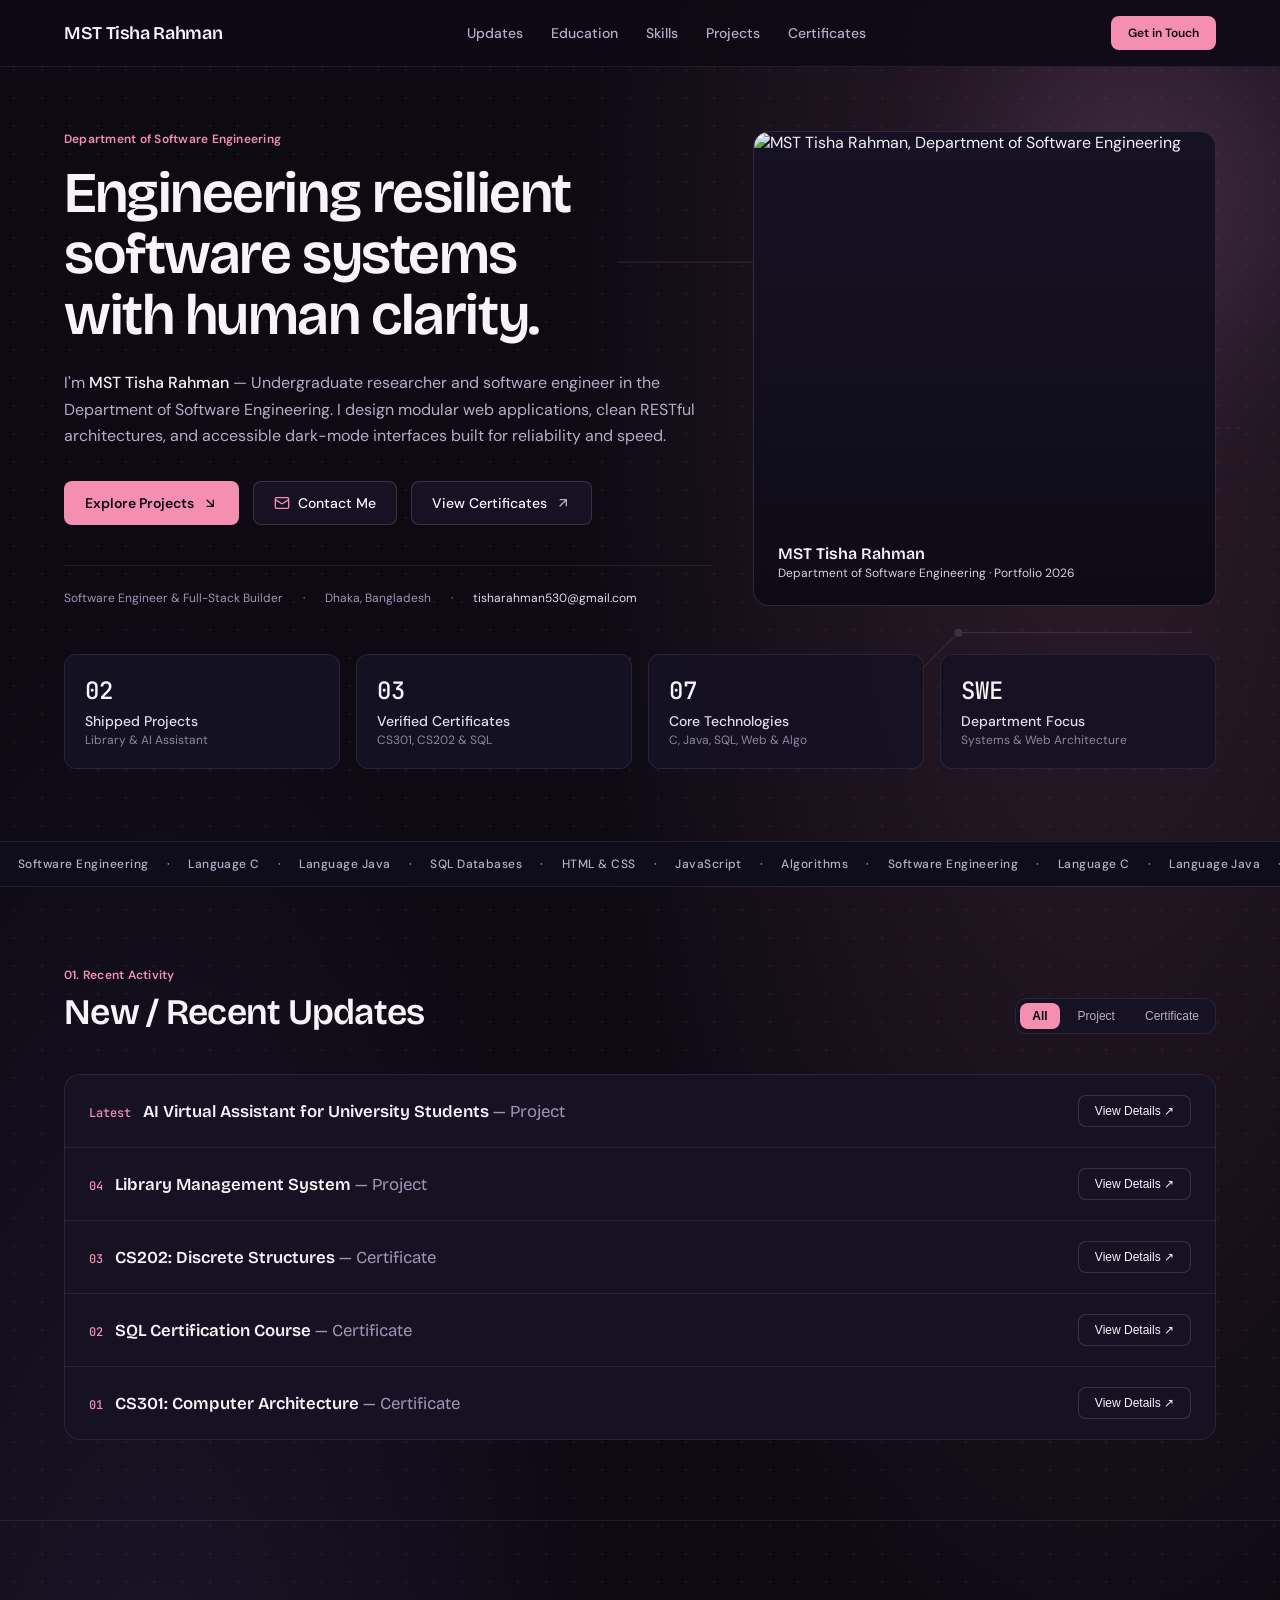
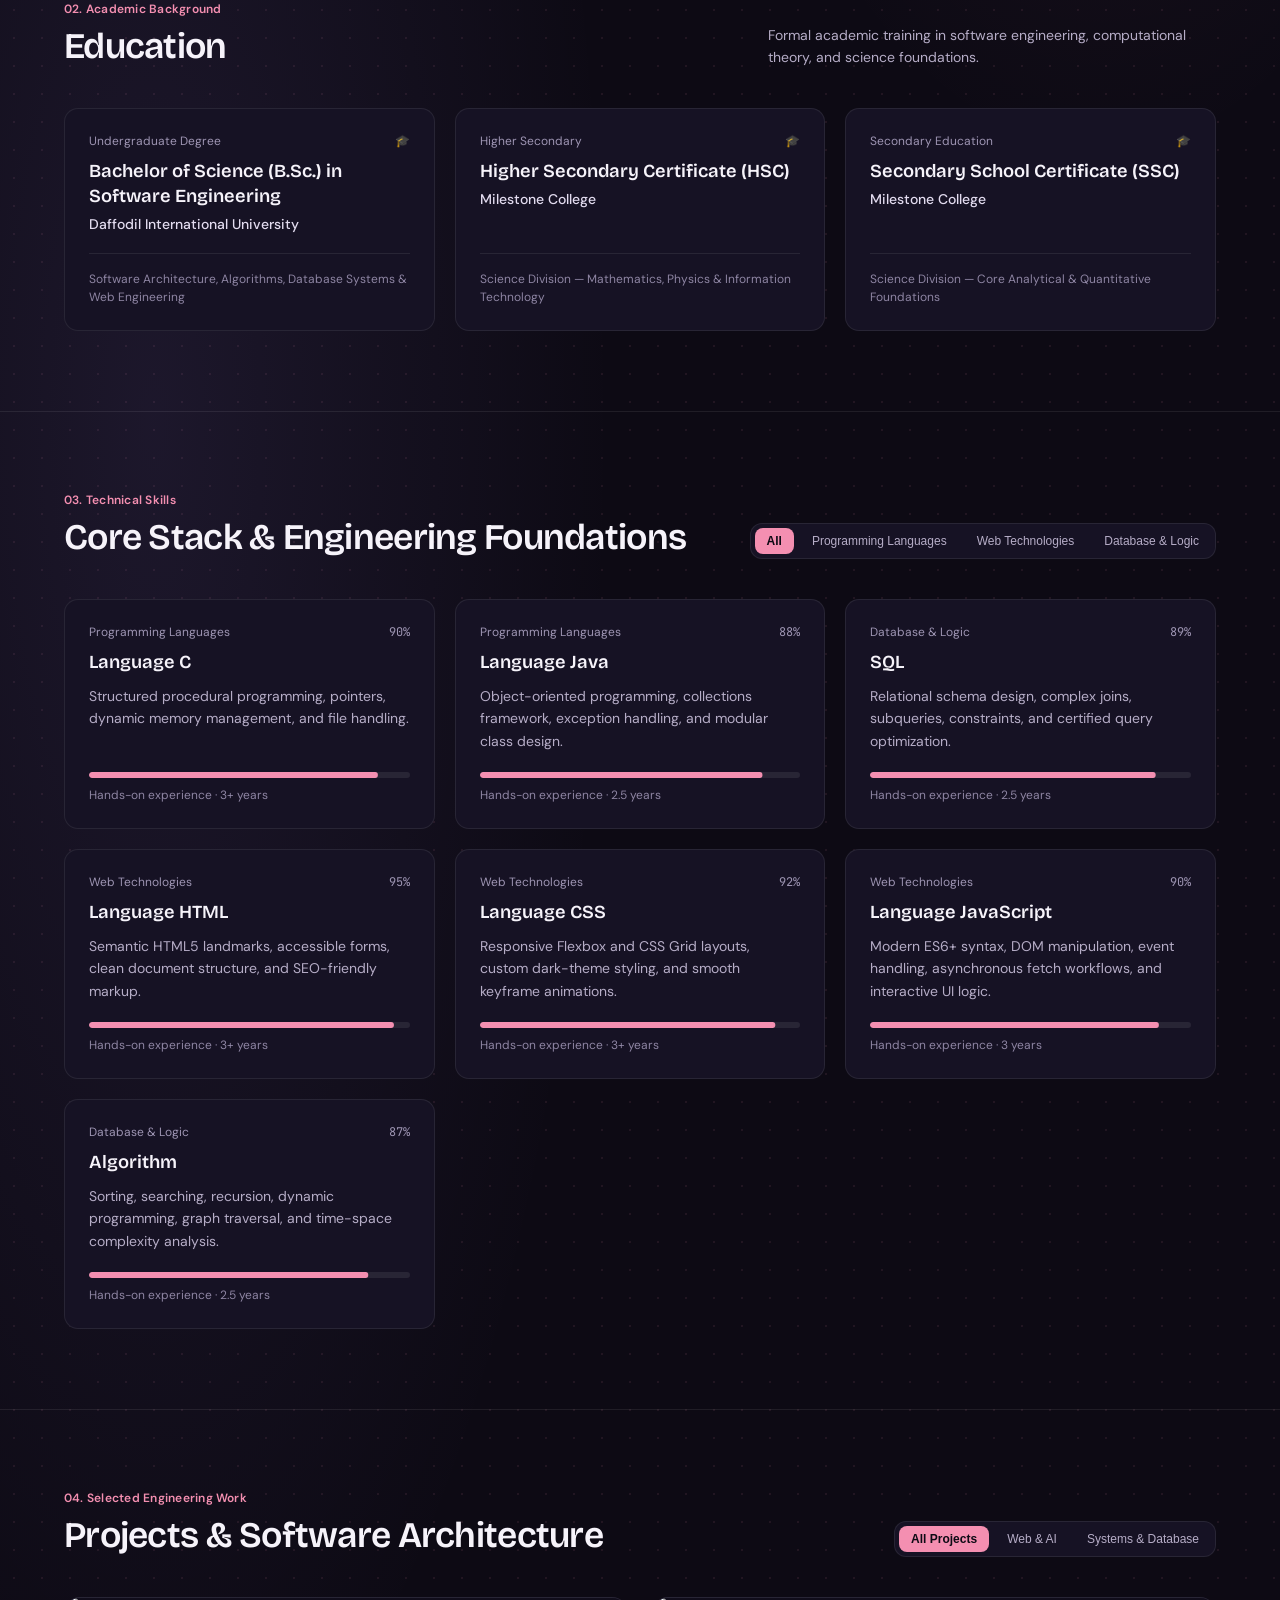
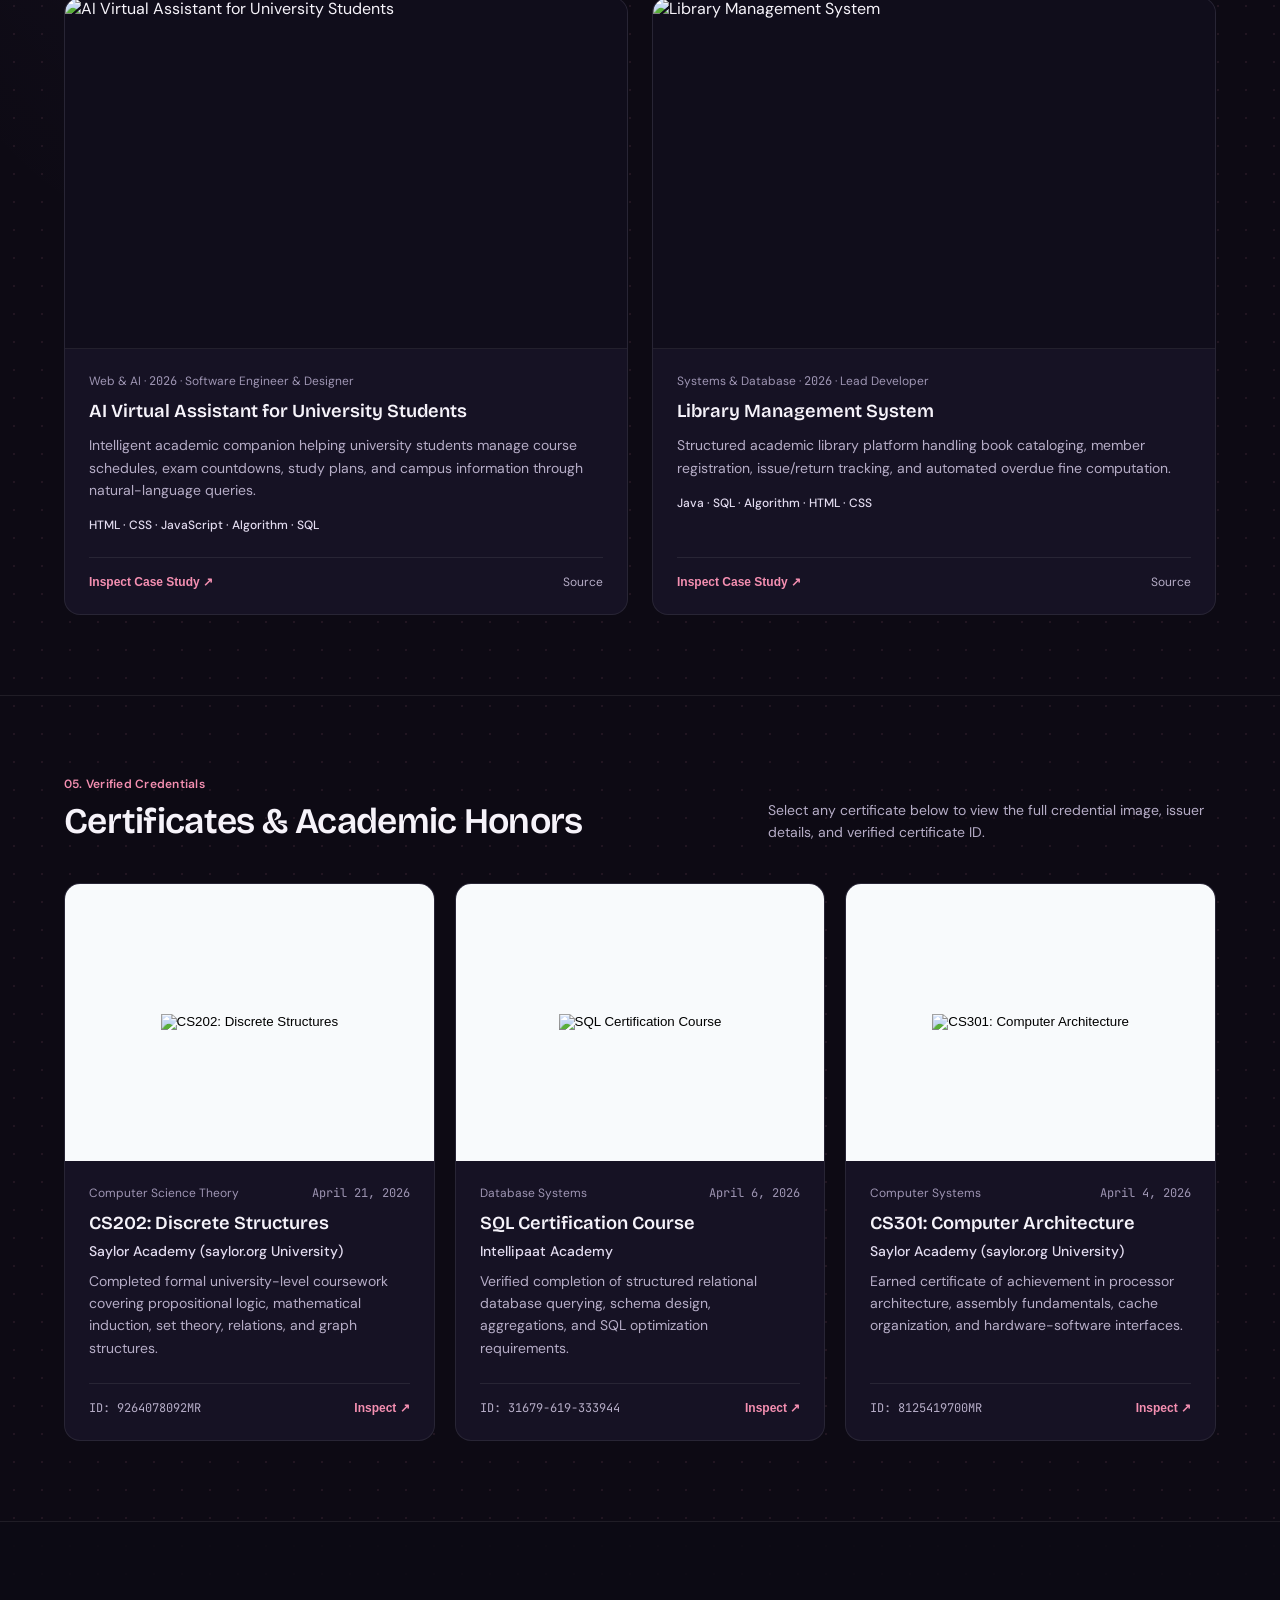
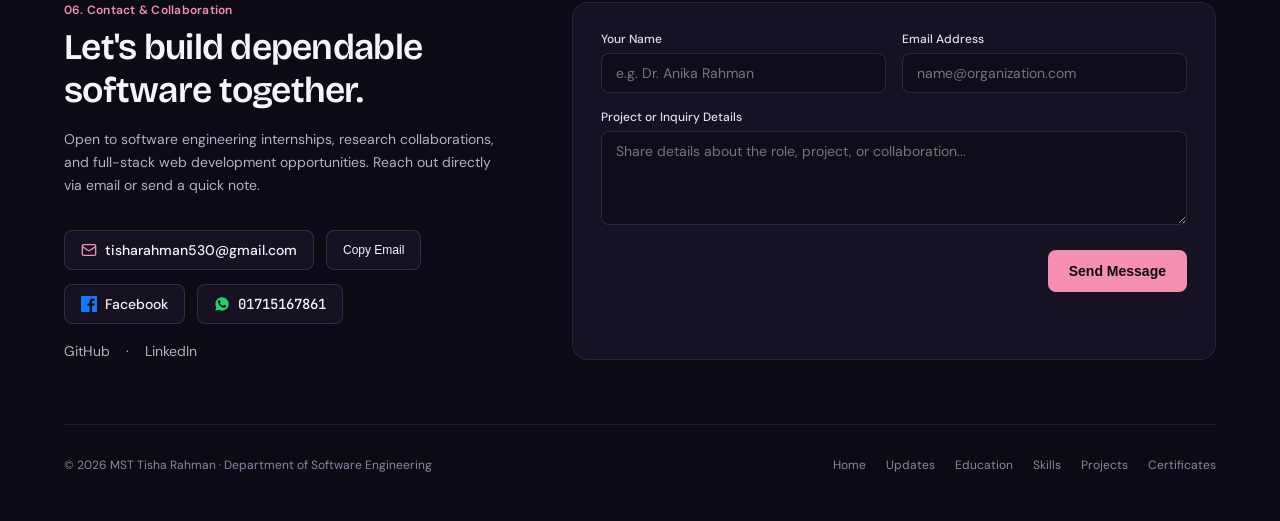
==== tisha.html @ 6d3ab24c "feat: initialize portfolio project structure Set up React, Vite, Tailwind CSS, and Motion dependenci" ====
<!doctype html>
<html lang="en">
  <head>
    <meta charset="UTF-8" />
    <meta name="viewport" content="width=device-width, initial-scale=1.0" />
    <title>MST Tisha Rahman — Software Engineering Portfolio</title>
    <meta
      name="description"
      content="Personal portfolio of MST Tisha Rahman, Department of Software Engineering — featuring projects, technical skills, verified certificates, and news."
    />
    <link rel="preconnect" href="https://fonts.googleapis.com" />
    <link rel="preconnect" href="https://fonts.gstatic.com" crossorigin />
    <link
      href="https://fonts.googleapis.com/css2?family=Bricolage+Grotesque:opsz,wght@12..96,500;12..96,600;12..96,700&family=DM+Sans:ital,opsz,wght@0,9..40,400;0,9..40,500;0,9..40,600;0,9..40,700;1,9..40,400&family=JetBrains+Mono:wght@400;500&display=swap"
      rel="stylesheet"
    />
    <link rel="stylesheet" href="style.css" />
  </head>
  <body class="it-women-backdrop">
    <!-- Top Navigation Bar -->
    <header class="site-header">
      <div class="container header-inner">
        <a href="#home" class="brand-wordmark">MST Tisha Rahman</a>

        <nav class="desktop-nav" aria-label="Primary Navigation">
          <a href="#news" class="nav-link">Updates</a>
          <a href="#education" class="nav-link">Education</a>
          <a href="#skills" class="nav-link">Skills</a>
          <a href="#projects" class="nav-link">Projects</a>
          <a href="#certificates" class="nav-link">Certificates</a>
        </nav>

        <div class="header-actions">
          <a href="#contact" class="btn btn-primary btn-sm header-cta">Get in Touch</a>
          <button
            type="button"
            id="mobile-menu-toggle"
            class="mobile-menu-btn"
            aria-expanded="false"
            aria-controls="mobile-drawer"
            aria-label="Open navigation menu"
          >
            <svg width="20" height="20" viewBox="0 0 24 24" fill="none" stroke="currentColor" stroke-width="2" aria-hidden="true">
              <line x1="3" y1="6" x2="21" y2="6"></line>
              <line x1="3" y1="12" x2="21" y2="12"></line>
              <line x1="3" y1="18" x2="21" y2="18"></line>
            </svg>
          </button>
        </div>
      </div>

      <div id="mobile-drawer" class="mobile-drawer" hidden>
        <nav aria-label="Mobile Navigation" class="mobile-nav-list">
          <a href="#news" class="mobile-nav-link">Updates</a>
          <a href="#education" class="mobile-nav-link">Education</a>
          <a href="#skills" class="mobile-nav-link">Skills</a>
          <a href="#projects" class="mobile-nav-link">Projects</a>
          <a href="#certificates" class="mobile-nav-link">Certificates</a>
          <a href="#contact" class="btn btn-primary mobile-cta">Get in Touch</a>
        </nav>
      </div>
    </header>

    <main>
      <!-- Hero Section -->
      <section id="home" class="hero-section">
        <div class="hero-backdrop-art" aria-hidden="true">
          <div class="hero-glow"></div>
          <svg
            class="hero-circuit-svg"
            viewBox="0 0 800 600"
            fill="none"
            xmlns="http://www.w3.org/2000/svg"
          >
            <path d="M120 80 H320 L380 140 H620 L680 200 V360" stroke="#F48FB1" stroke-width="1" />
            <path d="M210 520 H410 L470 460 H710" stroke="#C4B5FD" stroke-width="1" />
            <path d="M480 40 V190 L540 250 H760" stroke="#F48FB1" stroke-width="0.8" stroke-dasharray="4 6" />
            <circle cx="320" cy="80" r="4" fill="#F48FB1" />
            <circle cx="620" cy="140" r="4" fill="#C4B5FD" />
            <circle cx="680" cy="360" r="4" fill="#F48FB1" />
            <circle cx="470" cy="460" r="4" fill="#C4B5FD" />
            <circle cx="540" cy="250" r="3.5" fill="#F48FB1" />
            <rect x="555" y="85" width="170" height="170" rx="24" stroke="#F48FB1" stroke-opacity="0.45" stroke-width="1" />
          </svg>
        </div>

        <div class="container hero-container">
          <div class="hero-grid">
            <div class="hero-copy reveal">
              <div>
                <p class="section-kicker">Department of Software Engineering</p>
                <h1 class="hero-title">
                  Engineering resilient software systems with human clarity.
                </h1>
                <p class="hero-bio">
                  I'm <strong>MST Tisha Rahman</strong> — Undergraduate researcher and software
                  engineer in the Department of Software Engineering. I design modular web
                  applications, clean RESTful architectures, and accessible dark-mode interfaces
                  built for reliability and speed.
                </p>

                <div class="hero-cta-row">
                  <a href="#projects" class="btn btn-primary">
                    Explore Projects
                    <svg width="16" height="16" viewBox="0 0 24 24" fill="none" stroke="currentColor" stroke-width="2" aria-hidden="true">
                      <path d="M7 7l10 10M17 7v10H7" />
                    </svg>
                  </a>

                  <a href="#contact" class="btn btn-secondary">
                    <svg width="16" height="16" viewBox="0 0 24 24" fill="none" stroke="#F48FB1" stroke-width="2" aria-hidden="true">
                      <rect width="20" height="16" x="2" y="4" rx="2" />
                      <path d="m22 7-8.97 5.7a1.94 1.94 0 0 1-2.06 0L2 7" />
                    </svg>
                    Contact Me
                  </a>

                  <a href="#certificates" class="btn btn-secondary">
                    View Certificates
                    <svg width="16" height="16" viewBox="0 0 24 24" fill="none" stroke="#B6ADC7" stroke-width="2" aria-hidden="true">
                      <path d="M7 17 17 7M7 7h10v10" />
                    </svg>
                  </a>
                </div>
              </div>

              <div class="hero-meta-row">
                <span>Software Engineer &amp; Full-Stack Builder</span>
                <span aria-hidden="true">·</span>
                <span>Dhaka, Bangladesh</span>
                <span aria-hidden="true">·</span>
                <a href="mailto:tisharahman530@gmail.com" class="hero-email-link">
                  tisharahman530@gmail.com
                </a>
              </div>
            </div>

            <div class="hero-portrait-wrap reveal">
              <div class="portrait-card">
                <img
                  src="/assets/aistudio/Tisha_ce438a3a.jpeg"
                  alt="MST Tisha Rahman, Department of Software Engineering"
                  class="portrait-img"
                />
                <div class="portrait-scrim" aria-hidden="true"></div>
                <div class="portrait-caption">
                  <p class="portrait-name">MST Tisha Rahman</p>
                  <p class="portrait-sub">Department of Software Engineering · Portfolio 2026</p>
                </div>
              </div>
            </div>
          </div>

          <!-- 4-Column Metrics Strip -->
          <div class="metrics-grid reveal">
            <div class="metric-card">
              <p class="metric-value">02</p>
              <p class="metric-label">Shipped Projects</p>
              <p class="metric-detail">Library &amp; AI Assistant</p>
            </div>
            <div class="metric-card">
              <p class="metric-value">03</p>
              <p class="metric-label">Verified Certificates</p>
              <p class="metric-detail">CS301, CS202 &amp; SQL</p>
            </div>
            <div class="metric-card">
              <p class="metric-value">07</p>
              <p class="metric-label">Core Technologies</p>
              <p class="metric-detail">C, Java, SQL, Web &amp; Algo</p>
            </div>
            <div class="metric-card">
              <p class="metric-value">SWE</p>
              <p class="metric-label">Department Focus</p>
              <p class="metric-detail">Systems &amp; Web Architecture</p>
            </div>
          </div>
        </div>

        <!-- Marquee Divider -->
        <div class="marquee-bar" aria-hidden="true">
          <div class="marquee-track">
            <span>Software Engineering</span><span class="marquee-dot">·</span>
            <span>Language C</span><span class="marquee-dot">·</span>
            <span>Language Java</span><span class="marquee-dot">·</span>
            <span>SQL Databases</span><span class="marquee-dot">·</span>
            <span>HTML &amp; CSS</span><span class="marquee-dot">·</span>
            <span>JavaScript</span><span class="marquee-dot">·</span>
            <span>Algorithms</span><span class="marquee-dot">·</span>
            <span>Software Engineering</span><span class="marquee-dot">·</span>
            <span>Language C</span><span class="marquee-dot">·</span>
            <span>Language Java</span><span class="marquee-dot">·</span>
            <span>SQL Databases</span><span class="marquee-dot">·</span>
            <span>HTML &amp; CSS</span><span class="marquee-dot">·</span>
            <span>JavaScript</span><span class="marquee-dot">·</span>
            <span>Algorithms</span><span class="marquee-dot">·</span>
          </div>
        </div>
      </section>

      <!-- 01. New / Recent Updates -->
      <section id="news" class="section-block">
        <div class="container">
          <div class="section-header-row">
            <div>
              <p class="section-kicker">01. Recent Activity</p>
              <h2 class="section-title">New / Recent Updates</h2>
            </div>

            <div class="filter-tabs" role="tablist" aria-label="Filter recent updates by type">
              <button type="button" class="filter-tab active" data-update-filter="All">All</button>
              <button type="button" class="filter-tab" data-update-filter="Project">Project</button>
              <button type="button" class="filter-tab" data-update-filter="Certificate">Certificate</button>
            </div>
          </div>

          <div id="updates-list" class="updates-list"></div>
        </div>
      </section>

      <!-- 02. Education -->
      <section id="education" class="section-block">
        <div class="container">
          <div class="section-header-row">
            <div>
              <p class="section-kicker">02. Academic Background</p>
              <h2 class="section-title">Education</h2>
            </div>
            <p class="section-desc">
              Formal academic training in software engineering, computational theory, and science
              foundations.
            </p>
          </div>

          <div class="grid-3">
            <article class="card reveal">
              <div>
                <div class="card-top-meta">
                  <span>Undergraduate Degree</span>
                  <span class="accent-icon" aria-hidden="true">🎓</span>
                </div>
                <h3 class="card-title">Bachelor of Science (B.Sc.) in Software Engineering</h3>
                <p class="card-subtitle">Daffodil International University</p>
              </div>
              <p class="card-footer-note">
                Software Architecture, Algorithms, Database Systems &amp; Web Engineering
              </p>
            </article>

            <article class="card reveal">
              <div>
                <div class="card-top-meta">
                  <span>Higher Secondary</span>
                  <span class="accent-icon" aria-hidden="true">🎓</span>
                </div>
                <h3 class="card-title">Higher Secondary Certificate (HSC)</h3>
                <p class="card-subtitle">Milestone College</p>
              </div>
              <p class="card-footer-note">
                Science Division — Mathematics, Physics &amp; Information Technology
              </p>
            </article>

            <article class="card reveal">
              <div>
                <div class="card-top-meta">
                  <span>Secondary Education</span>
                  <span class="accent-icon" aria-hidden="true">🎓</span>
                </div>
                <h3 class="card-title">Secondary School Certificate (SSC)</h3>
                <p class="card-subtitle">Milestone College</p>
              </div>
              <p class="card-footer-note">
                Science Division — Core Analytical &amp; Quantitative Foundations
              </p>
            </article>
          </div>
        </div>
      </section>

      <!-- 03. Technical Skills -->
      <section id="skills" class="section-block">
        <div class="container">
          <div class="section-header-row">
            <div>
              <p class="section-kicker">03. Technical Skills</p>
              <h2 class="section-title">Core Stack &amp; Engineering Foundations</h2>
            </div>

            <div class="filter-tabs" role="tablist" aria-label="Filter skills by category">
              <button type="button" class="filter-tab active" data-skill-filter="All">All</button>
              <button type="button" class="filter-tab" data-skill-filter="Programming Languages">
                Programming Languages
              </button>
              <button type="button" class="filter-tab" data-skill-filter="Web Technologies">
                Web Technologies
              </button>
              <button type="button" class="filter-tab" data-skill-filter="Database & Logic">
                Database &amp; Logic
              </button>
            </div>
          </div>

          <div id="skills-grid" class="grid-3"></div>
        </div>
      </section>

      <!-- 04. Projects -->
      <section id="projects" class="section-block">
        <div class="container">
          <div class="section-header-row">
            <div>
              <p class="section-kicker">04. Selected Engineering Work</p>
              <h2 class="section-title">Projects &amp; Software Architecture</h2>
            </div>

            <div class="filter-tabs" role="tablist" aria-label="Filter projects by discipline">
              <button type="button" class="filter-tab active" data-project-filter="All Projects">
                All Projects
              </button>
              <button type="button" class="filter-tab" data-project-filter="Web & AI">
                Web &amp; AI
              </button>
              <button type="button" class="filter-tab" data-project-filter="Systems & Database">
                Systems &amp; Database
              </button>
            </div>
          </div>

          <div id="projects-grid" class="grid-2"></div>
        </div>
      </section>

      <!-- 05. Certificates -->
      <section id="certificates" class="section-block">
        <div class="container">
          <div class="section-header-row">
            <div>
              <p class="section-kicker">05. Verified Credentials</p>
              <h2 class="section-title">Certificates &amp; Academic Honors</h2>
            </div>
            <p class="section-desc">
              Select any certificate below to view the full credential image, issuer details, and
              verified certificate ID.
            </p>
          </div>

          <div id="certificates-grid" class="grid-3"></div>
        </div>
      </section>
    </main>

    <!-- 06. Contact & Footer -->
    <footer id="contact" class="site-footer">
      <div class="container">
        <div class="contact-grid">
          <div class="contact-info">
            <p class="section-kicker">06. Contact &amp; Collaboration</p>
            <h2 class="section-title">Let's build dependable software together.</h2>
            <p class="contact-lead">
              Open to software engineering internships, research collaborations, and full-stack
              web development opportunities. Reach out directly via email or send a quick note.
            </p>

            <div class="contact-actions">
              <div class="contact-row">
                <a href="mailto:tisharahman530@gmail.com" class="contact-chip">
                  <svg width="16" height="16" viewBox="0 0 24 24" fill="none" stroke="#F48FB1" stroke-width="2" aria-hidden="true">
                    <rect width="20" height="16" x="2" y="4" rx="2" />
                    <path d="m22 7-8.97 5.7a1.94 1.94 0 0 1-2.06 0L2 7" />
                  </svg>
                  tisharahman530@gmail.com
                </a>

                <button type="button" id="copy-email-btn" class="contact-chip contact-chip-sm">
                  Copy Email
                </button>
              </div>

              <div class="contact-row">
                <a
                  href="https://www.facebook.com/tisha.rahman.90281"
                  target="_blank"
                  rel="noreferrer"
                  class="contact-chip"
                >
                  <svg viewBox="0 0 24 24" fill="#1877F2" width="16" height="16" aria-hidden="true">
                    <path d="M22.675 0h-21.35C.597 0 0 .597 0 1.326v21.348C0 23.403.597 24 1.325 24H12.82v-9.294H9.692v-3.622h3.128V8.413c0-3.1 1.893-4.788 4.659-4.788 1.325 0 2.463.099 2.795.143v3.24l-1.918.001c-1.504 0-1.795.715-1.795 1.763v2.313h3.587l-.467 3.622h-3.12V24h6.116C23.403 24 24 23.403 24 22.674V1.326C24 .597 23.403 0 22.675 0z" />
                  </svg>
                  Facebook
                </a>

                <a
                  href="https://wa.me/8801715167861"
                  target="_blank"
                  rel="noreferrer"
                  class="contact-chip"
                >
                  <svg viewBox="0 0 24 24" fill="#25D366" width="16" height="16" aria-hidden="true">
                    <path d="M12.031 2c-5.516 0-9.969 4.453-9.969 9.969 0 1.766.469 3.484 1.344 5l-1.406 5.156 5.281-1.375c1.469.797 3.109 1.219 4.75 1.219 5.516 0 9.969-4.453 9.969-9.969S17.547 2 12.031 2zm5.813 14.125c-.25.703-1.438 1.344-2 1.422-.516.078-1.172.109-1.891-.125-.438-.141-1-.328-1.719-.641-3.031-1.313-5-4.375-5.156-4.578-.156-.203-1.234-1.641-1.234-3.125s.781-2.219 1.063-2.516c.281-.297.609-.375.813-.375.203 0 .406 0 .578.016.188.016.438-.078.688.516.25.609.859 2.094.938 2.25.078.156.125.344.031.547-.094.203-.141.328-.297.5-.156.172-.313.391-.453.516-.156.141-.313.297-.141.594.172.297.781 1.281 1.672 2.078 1.156 1.031 2.125 1.344 2.422 1.5.297.156.469.125.641-.078.172-.203.75-.875.953-1.172.203-.297.406-.25.672-.156.266.094 1.719.813 2.016.953.297.141.484.219.563.344.078.125.078.734-.172 1.438z" />
                  </svg>
                  <span class="mono-num">01715167861</span>
                </a>
              </div>

              <div class="social-links-row">
                <a href="https://github.com/" target="_blank" rel="noreferrer">GitHub</a>
                <span aria-hidden="true">·</span>
                <a href="https://linkedin.com/" target="_blank" rel="noreferrer">LinkedIn</a>
              </div>
            </div>
          </div>

          <div class="contact-form-panel">
            <form id="contact-form" class="contact-form">
              <div class="form-row">
                <div class="form-field">
                  <label for="contact-name">Your Name</label>
                  <input
                    id="contact-name"
                    type="text"
                    required
                    placeholder="e.g. Dr. Anika Rahman"
                  />
                </div>
                <div class="form-field">
                  <label for="contact-email">Email Address</label>
                  <input
                    id="contact-email"
                    type="email"
                    required
                    placeholder="name@organization.com"
                  />
                </div>
              </div>

              <div class="form-field">
                <label for="contact-message">Project or Inquiry Details</label>
                <textarea
                  id="contact-message"
                  rows="4"
                  required
                  placeholder="Share details about the role, project, or collaboration..."
                ></textarea>
              </div>

              <div class="form-submit-row">
                <button type="submit" class="btn btn-primary">Send Message</button>
              </div>
            </form>

            <div id="contact-success" class="contact-success" hidden>
              <div class="success-badge">✓</div>
              <h3>Message Prepared</h3>
              <p>
                Thank you for reaching out. You can also connect directly at
                <a href="mailto:tisharahman530@gmail.com">tisharahman530@gmail.com</a>.
              </p>
              <button type="button" id="reset-form-btn" class="btn btn-secondary btn-sm">
                Send Another Note
              </button>
            </div>
          </div>
        </div>

        <div class="footer-bottom">
          <p>© 2026 MST Tisha Rahman · Department of Software Engineering</p>
          <nav aria-label="Footer Navigation" class="footer-nav">
            <a href="#home">Home</a>
            <a href="#news">Updates</a>
            <a href="#education">Education</a>
            <a href="#skills">Skills</a>
            <a href="#projects">Projects</a>
            <a href="#certificates">Certificates</a>
          </nav>
        </div>
      </div>
    </footer>

    <!-- Shared Detail Lightbox Modal -->
    <div id="detail-modal" class="modal-overlay" role="dialog" aria-modal="true" hidden>
      <div class="modal-card">
        <button
          type="button"
          id="modal-close-btn"
          class="modal-close-btn"
          aria-label="Close modal"
        >
          ✕
        </button>
        <div id="modal-body"></div>
      </div>
    </div>

    <script src="script.js" defer></script>
  </body>
</html>
---- style.css ----
:root {
  --bg-canvas: #0d0a14;
  --bg-surface: #161224;
  --bg-elevated: #100d1b;
  --bg-hover: #1e1830;
  --border-hairline: rgba(255, 255, 255, 0.08);
  --border-strong: rgba(255, 255, 255, 0.14);
  --text-primary: #f6f3fa;
  --text-secondary: #b6adc7;
  --text-muted: #9e95b3;
  --text-dim: #8e85a3;
  --accent: #f48fb1;
  --accent-hover: #f8b4cb;
  --font-display: "Bricolage Grotesque", system-ui, sans-serif;
  --font-sans: "DM Sans", system-ui, sans-serif;
  --font-mono: "JetBrains Mono", ui-monospace, monospace;
}

*,
*::before,
*::after {
  box-sizing: border-box;
}

html {
  scroll-behavior: smooth;
  scroll-padding-top: 5rem;
  background-color: var(--bg-canvas);
  color: var(--text-primary);
  font-family: var(--font-sans);
}

body {
  margin: 0;
  min-height: 100vh;
  color: var(--text-primary);
  -webkit-font-smoothing: antialiased;
}

::selection {
  background: var(--accent);
  color: var(--bg-canvas);
}

.it-women-backdrop {
  background-color: var(--bg-canvas);
  background-image:
    radial-gradient(ellipse 68% 44% at 86% 6%, rgba(244, 143, 177, 0.14), transparent 62%),
    radial-gradient(ellipse 56% 42% at 12% 38%, rgba(167, 139, 250, 0.1), transparent 64%),
    radial-gradient(rgba(244, 143, 177, 0.085) 1px, transparent 1px);
  background-size: 100% 100%, 100% 100%, 28px 28px;
}

h1,
h2,
h3,
h4 {
  font-family: var(--font-display);
  margin: 0;
}

p {
  margin: 0;
}

a {
  color: inherit;
  text-decoration: none;
}

.container {
  max-width: 1200px;
  margin: 0 auto;
  padding: 0 24px;
}

.mono-num {
  font-family: var(--font-mono);
  font-variant-numeric: tabular-nums;
}

/* Header */
.site-header {
  position: sticky;
  top: 0;
  z-index: 40;
  border-bottom: 1px solid var(--border-hairline);
  background: rgba(13, 10, 20, 0.85);
  backdrop-filter: blur(12px);
}

.header-inner {
  display: flex;
  align-items: center;
  justify-content: space-between;
  gap: 32px;
  padding-top: 16px;
  padding-bottom: 16px;
}

.brand-wordmark {
  font-family: var(--font-display);
  font-size: 1.125rem;
  font-weight: 600;
  letter-spacing: -0.02em;
  white-space: nowrap;
  flex-shrink: 0;
}

.desktop-nav {
  display: none;
  align-items: center;
  gap: 28px;
}

.nav-link {
  position: relative;
  padding: 4px 0;
  font-size: 0.875rem;
  font-weight: 500;
  color: var(--text-secondary);
  white-space: nowrap;
  transition: color 150ms ease;
}

.nav-link::after {
  content: "";
  position: absolute;
  left: 0;
  bottom: 0;
  width: 0;
  height: 1.5px;
  background: var(--accent);
  transition: width 200ms ease;
}

.nav-link:hover {
  color: var(--text-primary);
}

.nav-link:hover::after {
  width: 100%;
}

.header-actions {
  display: flex;
  align-items: center;
  gap: 12px;
  flex-shrink: 0;
}

.header-cta {
  display: none;
}

.mobile-menu-btn {
  display: inline-flex;
  align-items: center;
  justify-content: center;
  width: 40px;
  height: 40px;
  border-radius: 8px;
  border: 1px solid rgba(255, 255, 255, 0.12);
  background: transparent;
  color: var(--text-primary);
  cursor: pointer;
}

.mobile-drawer {
  border-top: 1px solid var(--border-hairline);
  background: var(--bg-elevated);
  padding: 16px 24px;
}

.mobile-nav-list {
  display: flex;
  flex-direction: column;
  gap: 4px;
}

.mobile-nav-link {
  display: flex;
  align-items: center;
  min-height: 44px;
  font-size: 0.9rem;
  font-weight: 500;
  color: #e3dcf0;
}

.mobile-cta {
  margin-top: 8px;
  width: 100%;
  justify-content: center;
}

@media (min-width: 640px) {
  .header-cta {
    display: inline-flex;
  }
}

@media (min-width: 768px) {
  .desktop-nav {
    display: flex;
  }
  .mobile-menu-btn,
  .mobile-drawer {
    display: none !important;
  }
}

/* Buttons */
.btn {
  display: inline-flex;
  align-items: center;
  justify-content: center;
  gap: 8px;
  border-radius: 8px;
  padding: 12px 20px;
  font-size: 0.875rem;
  font-weight: 600;
  white-space: nowrap;
  cursor: pointer;
  border: 1px solid transparent;
  transition: transform 150ms ease, background-color 150ms ease, border-color 150ms ease;
}

.btn-sm {
  padding: 8px 16px;
  font-size: 0.75rem;
}

.btn-primary {
  background: var(--accent);
  color: var(--bg-canvas);
}

.btn-primary:hover {
  background: var(--accent-hover);
}

.btn-primary:active {
  transform: scale(0.98);
}

.btn-secondary {
  background: var(--bg-surface);
  color: var(--text-primary);
  border-color: var(--border-strong);
  font-weight: 500;
}

.btn-secondary:hover {
  border-color: rgba(244, 143, 177, 0.55);
  background: var(--bg-hover);
}

/* Hero Section */
.hero-section {
  position: relative;
  overflow: hidden;
  border-bottom: 1px solid var(--border-hairline);
}

.hero-backdrop-art {
  position: absolute;
  inset: 0;
  pointer-events: none;
  overflow: hidden;
}

.hero-glow {
  position: absolute;
  right: -96px;
  top: -96px;
  width: 440px;
  height: 440px;
  border-radius: 9999px;
  filter: blur(64px);
  background: radial-gradient(
    circle,
    rgba(244, 143, 177, 0.16) 0%,
    rgba(167, 139, 250, 0.08) 45%,
    transparent 72%
  );
}

.hero-circuit-svg {
  position: absolute;
  right: 0;
  top: 0;
  height: 100%;
  width: 100%;
  max-width: 780px;
  opacity: 0.16;
}

.hero-container {
  position: relative;
  padding-top: 64px;
  padding-bottom: 72px;
}

.hero-grid {
  display: grid;
  grid-template-columns: 1fr;
  gap: 40px;
}

@media (min-width: 1024px) {
  .hero-grid {
    grid-template-columns: 7fr 5fr;
    align-items: stretch;
  }
}

.hero-copy {
  display: flex;
  flex-direction: column;
  justify-content: space-between;
}

.section-kicker {
  font-size: 0.75rem;
  font-weight: 600;
  letter-spacing: 0.02em;
  color: var(--accent);
}

.hero-title {
  margin-top: 16px;
  font-size: clamp(2.35rem, 4.5vw, 3.85rem);
  font-weight: 600;
  line-height: 1.06;
  letter-spacing: -0.025em;
  text-wrap: balance;
}

.hero-bio {
  margin-top: 24px;
  max-width: 60ch;
  font-size: 1rem;
  line-height: 1.65;
  color: var(--text-secondary);
}

.hero-bio strong {
  color: var(--text-primary);
  font-weight: 500;
}

.hero-cta-row {
  margin-top: 32px;
  display: flex;
  flex-wrap: wrap;
  gap: 14px;
}

.hero-meta-row {
  margin-top: 40px;
  padding-top: 24px;
  border-top: 1px solid var(--border-hairline);
  display: flex;
  flex-wrap: wrap;
  gap: 8px 20px;
  font-size: 0.75rem;
  color: var(--text-muted);
}

.hero-email-link {
  color: #e3dcf0;
  transition: color 150ms ease;
}

.hero-email-link:hover {
  color: var(--accent);
}

.portrait-card {
  position: relative;
  height: 100%;
  min-height: 340px;
  overflow: hidden;
  border-radius: 16px;
  border: 1px solid rgba(255, 255, 255, 0.1);
  background: var(--bg-surface);
}

.portrait-img {
  display: block;
  width: 100%;
  height: 100%;
  object-fit: cover;
  object-position: top;
}

.portrait-scrim {
  position: absolute;
  inset: 0;
  background: linear-gradient(to top, rgba(13, 10, 20, 0.95), rgba(13, 10, 20, 0.35), transparent);
  pointer-events: none;
}

.portrait-caption {
  position: absolute;
  left: 0;
  right: 0;
  bottom: 0;
  padding: 24px;
}

.portrait-name {
  font-family: var(--font-display);
  font-size: 1rem;
  font-weight: 600;
}

.portrait-sub {
  margin-top: 2px;
  font-size: 0.75rem;
  color: #d8d1e6;
}

.metrics-grid {
  margin-top: 48px;
  display: grid;
  grid-template-columns: repeat(2, 1fr);
  gap: 16px;
}

@media (min-width: 768px) {
  .metrics-grid {
    grid-template-columns: repeat(4, 1fr);
  }
}

.metric-card {
  border-radius: 12px;
  border: 1px solid var(--border-hairline);
  background: rgba(22, 18, 36, 0.9);
  padding: 20px;
  transition: border-color 150ms ease;
}

.metric-card:hover {
  border-color: rgba(244, 143, 177, 0.35);
}

.metric-value {
  font-family: var(--font-mono);
  font-size: 1.5rem;
  font-weight: 500;
  font-variant-numeric: tabular-nums;
}

.metric-label {
  margin-top: 6px;
  font-size: 0.875rem;
  font-weight: 500;
  color: #e3dcf0;
}

.metric-detail {
  margin-top: 2px;
  font-size: 0.75rem;
  color: var(--text-dim);
}

/* Marquee */
.marquee-bar {
  border-top: 1px solid var(--border-hairline);
  background: var(--bg-elevated);
  padding: 14px 0;
  overflow: hidden;
  user-select: none;
}

.marquee-track {
  display: flex;
  width: max-content;
  font-size: 0.75rem;
  font-weight: 500;
  letter-spacing: 0.04em;
  color: var(--text-secondary);
  animation: marquee-scroll 34s linear infinite;
}

.marquee-track span {
  padding: 0 18px;
}

.marquee-track .marquee-dot {
  padding: 0;
  color: var(--accent);
}

.marquee-track:hover {
  animation-play-state: paused;
}

@keyframes marquee-scroll {
  0% {
    transform: translate3d(0, 0, 0);
  }
  100% {
    transform: translate3d(-50%, 0, 0);
  }
}

/* Shared Sections */
.section-block {
  border-bottom: 1px solid var(--border-hairline);
  padding: 80px 0;
}

.section-header-row {
  display: flex;
  flex-direction: column;
  gap: 20px;
}

@media (min-width: 768px) {
  .section-header-row {
    flex-direction: row;
    align-items: flex-end;
    justify-content: space-between;
  }
}

.section-title {
  margin-top: 8px;
  font-size: clamp(1.85rem, 3vw, 2.25rem);
  font-weight: 600;
  letter-spacing: -0.02em;
  text-wrap: balance;
}

.section-desc {
  max-width: 28rem;
  font-size: 0.875rem;
  line-height: 1.6;
  color: var(--text-secondary);
}

/* Filter Tabs */
.filter-tabs {
  display: flex;
  flex-wrap: wrap;
  gap: 6px;
  border-radius: 12px;
  border: 1px solid var(--border-hairline);
  background: var(--bg-surface);
  padding: 4px;
}

.filter-tab {
  border: none;
  border-radius: 8px;
  padding: 6px 12px;
  font-size: 0.75rem;
  font-weight: 500;
  color: var(--text-secondary);
  background: transparent;
  cursor: pointer;
  white-space: nowrap;
  transition: background-color 150ms ease, color 150ms ease;
}

.filter-tab:hover {
  color: var(--text-primary);
}

.filter-tab.active {
  background: var(--accent);
  color: var(--bg-canvas);
  font-weight: 600;
}

/* Grids & Cards */
.grid-2,
.grid-3 {
  margin-top: 40px;
  display: grid;
  grid-template-columns: 1fr;
  gap: 20px;
}

@media (min-width: 768px) {
  .grid-2 {
    grid-template-columns: repeat(2, 1fr);
    gap: 24px;
  }
  .grid-3 {
    grid-template-columns: repeat(2, 1fr);
  }
}

@media (min-width: 1024px) {
  .grid-3 {
    grid-template-columns: repeat(3, 1fr);
  }
}

.card {
  display: flex;
  flex-direction: column;
  justify-content: space-between;
  border-radius: 14px;
  border: 1px solid var(--border-hairline);
  background: var(--bg-surface);
  padding: 24px;
  transition: border-color 150ms ease;
}

.card:hover {
  border-color: rgba(255, 255, 255, 0.22);
}

.card-top-meta {
  display: flex;
  align-items: center;
  justify-content: space-between;
  gap: 12px;
  font-size: 0.75rem;
  color: var(--text-muted);
}

.card-title {
  margin-top: 10px;
  font-size: 1.15rem;
  font-weight: 600;
  line-height: 1.35;
}

.card-subtitle {
  margin-top: 6px;
  font-size: 0.875rem;
  font-weight: 500;
  color: #e3dcf0;
}

.card-text {
  margin-top: 10px;
  font-size: 0.875rem;
  line-height: 1.6;
  color: var(--text-secondary);
}

.card-footer-note {
  margin-top: 20px;
  padding-top: 16px;
  border-top: 1px solid var(--border-hairline);
  font-size: 0.75rem;
  line-height: 1.5;
  color: var(--text-dim);
}

/* Updates List */
.updates-list {
  margin-top: 40px;
  border-radius: 16px;
  border: 1px solid var(--border-hairline);
  background: var(--bg-surface);
  overflow: hidden;
}

.update-row {
  display: flex;
  flex-direction: column;
  justify-content: space-between;
  gap: 12px;
  padding: 20px 24px;
  border-bottom: 1px solid var(--border-hairline);
  transition: background-color 150ms ease;
}

.update-row:last-child {
  border-bottom: none;
}

.update-row:hover {
  background: rgba(255, 255, 255, 0.025);
}

@media (min-width: 640px) {
  .update-row {
    flex-direction: row;
    align-items: center;
  }
}

.update-heading-wrap {
  display: flex;
  flex-wrap: wrap;
  align-items: baseline;
  gap: 4px 12px;
}

.update-order {
  font-family: var(--font-mono);
  font-size: 0.75rem;
  font-weight: 500;
  color: var(--accent);
}

.update-title {
  font-size: 1.05rem;
  font-weight: 600;
}

.update-type {
  font-weight: 400;
  color: var(--text-muted);
}

/* Skill Progress Bar */
.progress-track {
  margin-top: 20px;
  height: 6px;
  width: 100%;
  border-radius: 9999px;
  background: rgba(255, 255, 255, 0.08);
  overflow: hidden;
}

.progress-fill {
  height: 100%;
  width: 100%;
  border-radius: 9999px;
  background: var(--accent);
  transform-origin: left center;
  transform: scaleX(0);
  transition: transform 600ms cubic-bezier(0.16, 1, 0.3, 1);
}

/* Media Cards (Projects & Certificates) */
.media-card {
  display: flex;
  flex-direction: column;
  overflow: hidden;
  border-radius: 16px;
  border: 1px solid var(--border-hairline);
  background: var(--bg-surface);
  transition: border-color 150ms ease;
}

.media-card:hover {
  border-color: rgba(255, 255, 255, 0.25);
}

.media-thumb-wrap {
  aspect-ratio: 16 / 10;
  overflow: hidden;
  border-bottom: 1px solid var(--border-hairline);
  background: var(--bg-elevated);
}

.cert-thumb-btn {
  display: block;
  width: 100%;
  aspect-ratio: 4 / 3;
  overflow: hidden;
  border: none;
  border-bottom: 1px solid var(--border-hairline);
  background: #f8fafc;
  padding: 8px;
  cursor: pointer;
}

.media-thumb-img {
  width: 100%;
  height: 100%;
  object-fit: cover;
  transition: transform 300ms ease;
}

.cert-thumb-img {
  width: 100%;
  height: 100%;
  object-fit: contain;
  transition: transform 300ms ease;
}

.media-card:hover .media-thumb-img,
.media-card:hover .cert-thumb-img {
  transform: scale(1.03);
}

.media-card-body {
  display: flex;
  flex: 1;
  flex-direction: column;
  justify-content: space-between;
  padding: 24px;
}

.card-stack {
  margin-top: 16px;
  font-size: 0.75rem;
  font-weight: 500;
  color: #e3dcf0;
}

.card-actions-bar {
  margin-top: 24px;
  padding-top: 16px;
  border-top: 1px solid var(--border-hairline);
  display: flex;
  align-items: center;
  justify-content: space-between;
  gap: 12px;
}

.text-action-btn {
  background: transparent;
  border: none;
  padding: 0;
  font-size: 0.75rem;
  font-weight: 600;
  color: var(--accent);
  cursor: pointer;
  display: inline-flex;
  align-items: center;
  gap: 4px;
}

.text-action-btn:hover {
  color: var(--accent-hover);
}

.muted-link {
  font-size: 0.75rem;
  color: var(--text-secondary);
}

.muted-link:hover {
  color: var(--text-primary);
}

/* Contact & Footer */
.site-footer {
  background: rgba(13, 10, 20, 0.9);
  padding: 80px 0 48px;
}

.contact-grid {
  display: grid;
  grid-template-columns: 1fr;
  gap: 48px;
}

@media (min-width: 1024px) {
  .contact-grid {
    grid-template-columns: 5fr 7fr;
  }
}

.contact-lead {
  margin-top: 16px;
  max-width: 28rem;
  font-size: 0.875rem;
  line-height: 1.65;
  color: var(--text-secondary);
}

.contact-actions {
  margin-top: 32px;
  display: flex;
  flex-direction: column;
  gap: 14px;
}

.contact-row {
  display: flex;
  flex-wrap: wrap;
  gap: 12px;
}

.contact-chip {
  display: inline-flex;
  align-items: center;
  gap: 8px;
  border-radius: 8px;
  border: 1px solid rgba(255, 255, 255, 0.12);
  background: var(--bg-surface);
  padding: 10px 16px;
  font-size: 0.875rem;
  font-weight: 500;
  color: var(--text-primary);
  cursor: pointer;
  transition: border-color 150ms ease, background-color 150ms ease;
}

.contact-chip:hover {
  border-color: rgba(244, 143, 177, 0.55);
  background: var(--bg-hover);
}

.contact-chip-sm {
  font-size: 0.75rem;
}

.social-links-row {
  display: flex;
  align-items: center;
  gap: 16px;
  padding-top: 4px;
  font-size: 0.875rem;
  color: var(--text-secondary);
}

.social-links-row a:hover {
  color: var(--text-primary);
}

.contact-form-panel {
  border-radius: 16px;
  border: 1px solid var(--border-hairline);
  background: var(--bg-surface);
  padding: 28px;
}

.contact-form {
  display: flex;
  flex-direction: column;
  gap: 16px;
}

.form-row {
  display: grid;
  grid-template-columns: 1fr;
  gap: 16px;
}

@media (min-width: 640px) {
  .form-row {
    grid-template-columns: repeat(2, 1fr);
  }
}

.form-field label {
  display: block;
  font-size: 0.75rem;
  font-weight: 500;
  color: #e3dcf0;
}

.form-field input,
.form-field textarea {
  margin-top: 6px;
  width: 100%;
  border-radius: 8px;
  border: 1px solid rgba(255, 255, 255, 0.12);
  background: var(--bg-elevated);
  padding: 10px 14px;
  font-family: var(--font-sans);
  font-size: 0.875rem;
  color: var(--text-primary);
  outline: none;
}

.form-field input:focus,
.form-field textarea:focus {
  border-color: var(--accent);
}

.form-submit-row {
  display: flex;
  justify-content: flex-end;
  padding-top: 4px;
}

.contact-success {
  padding: 28px 0;
  text-align: center;
}

.success-badge {
  margin: 0 auto 14px;
  width: 48px;
  height: 48px;
  border-radius: 9999px;
  background: rgba(244, 143, 177, 0.15);
  color: var(--accent);
  display: flex;
  align-items: center;
  justify-content: center;
  font-size: 1.25rem;
}

.contact-success p {
  margin-top: 8px;
  margin-bottom: 20px;
  font-size: 0.875rem;
  color: var(--text-secondary);
}

.contact-success a {
  color: var(--accent);
  text-decoration: underline;
}

.footer-bottom {
  margin-top: 64px;
  padding-top: 32px;
  border-top: 1px solid var(--border-hairline);
  display: flex;
  flex-direction: column;
  gap: 16px;
  font-size: 0.75rem;
  color: var(--text-dim);
}

@media (min-width: 640px) {
  .footer-bottom {
    flex-direction: row;
    align-items: center;
    justify-content: space-between;
  }
}

.footer-nav {
  display: flex;
  flex-wrap: wrap;
  gap: 20px;
}

.footer-nav a:hover {
  color: #e3dcf0;
}

/* Modal */
.modal-overlay {
  position: fixed;
  inset: 0;
  z-index: 50;
  display: flex;
  align-items: center;
  justify-content: center;
  padding: 16px;
  background: rgba(0, 0, 0, 0.8);
  backdrop-filter: blur(6px);
}

.modal-overlay[hidden] {
  display: none;
}

.modal-card {
  position: relative;
  width: 100%;
  max-width: 720px;
  max-height: 90vh;
  overflow-y: auto;
  border-radius: 16px;
  border: 1px solid rgba(255, 255, 255, 0.14);
  background: var(--bg-surface);
  padding: 28px;
}

.modal-close-btn {
  position: sticky;
  top: 0;
  float: right;
  width: 36px;
  height: 36px;
  border-radius: 8px;
  border: 1px solid rgba(255, 255, 255, 0.12);
  background: var(--bg-surface);
  color: var(--text-secondary);
  cursor: pointer;
}

.modal-close-btn:hover {
  color: var(--text-primary);
}

.modal-img-wrap {
  margin-top: 16px;
  overflow: hidden;
  border-radius: 12px;
  border: 1px solid var(--border-hairline);
  background: var(--bg-elevated);
}

.modal-img-wrap.cert-bg {
  background: #f8fafc;
  padding: 8px;
}

.modal-img-wrap img {
  display: block;
  width: 100%;
  max-height: 55vh;
  object-fit: contain;
}

.modal-sections {
  margin-top: 20px;
  display: flex;
  flex-direction: column;
  gap: 14px;
  font-size: 0.9rem;
  line-height: 1.6;
  color: var(--text-secondary);
}

.modal-sections h4 {
  font-size: 0.9rem;
  color: var(--text-primary);
  margin-bottom: 4px;
}

/* Scroll Reveal Animations */
.reveal {
  opacity: 0;
  transform: translateY(14px);
  transition: opacity 420ms cubic-bezier(0.16, 1, 0.3, 1),
    transform 420ms cubic-bezier(0.16, 1, 0.3, 1);
}

.reveal.is-visible {
  opacity: 1;
  transform: translateY(0);
}

@media (prefers-reduced-motion: reduce) {
  html {
    scroll-behavior: auto;
  }
  .marquee-track {
    animation: none;
  }
  .reveal {
    opacity: 1;
    transform: none;
    transition: none;
  }
}
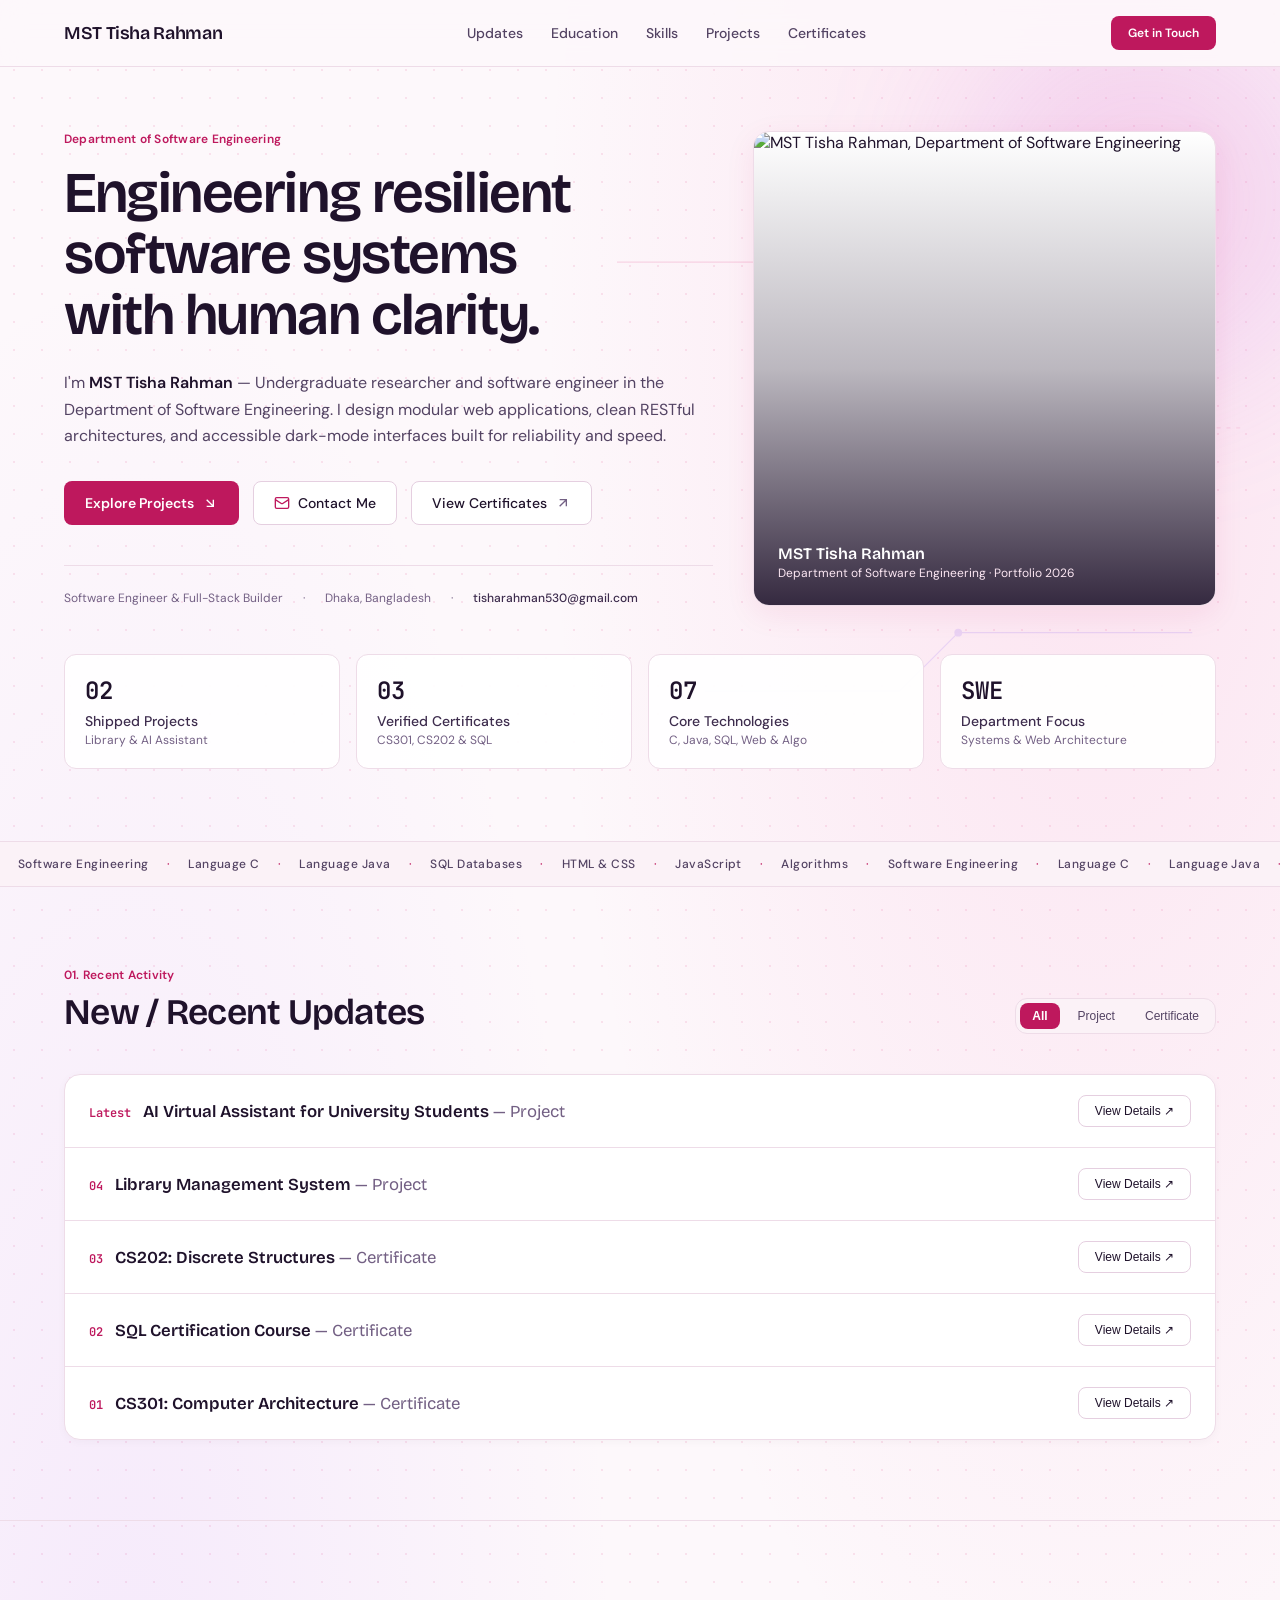
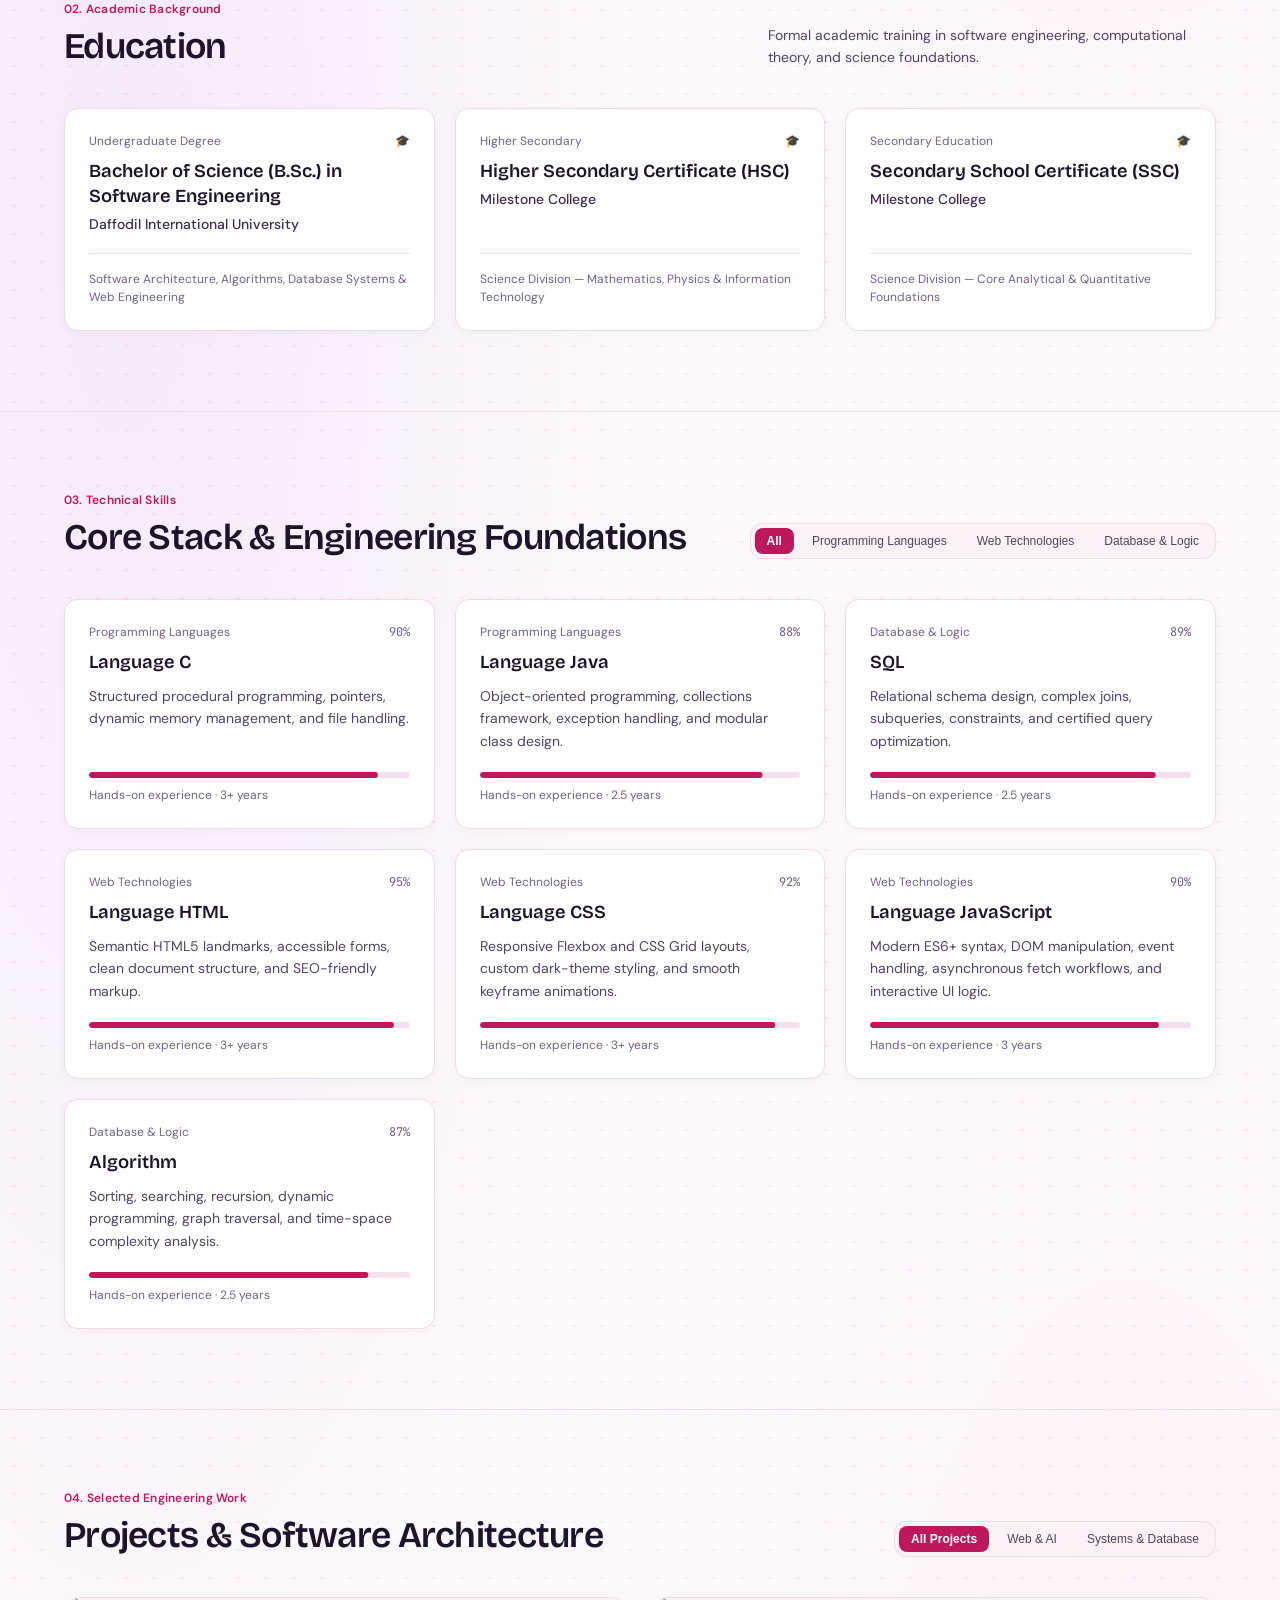
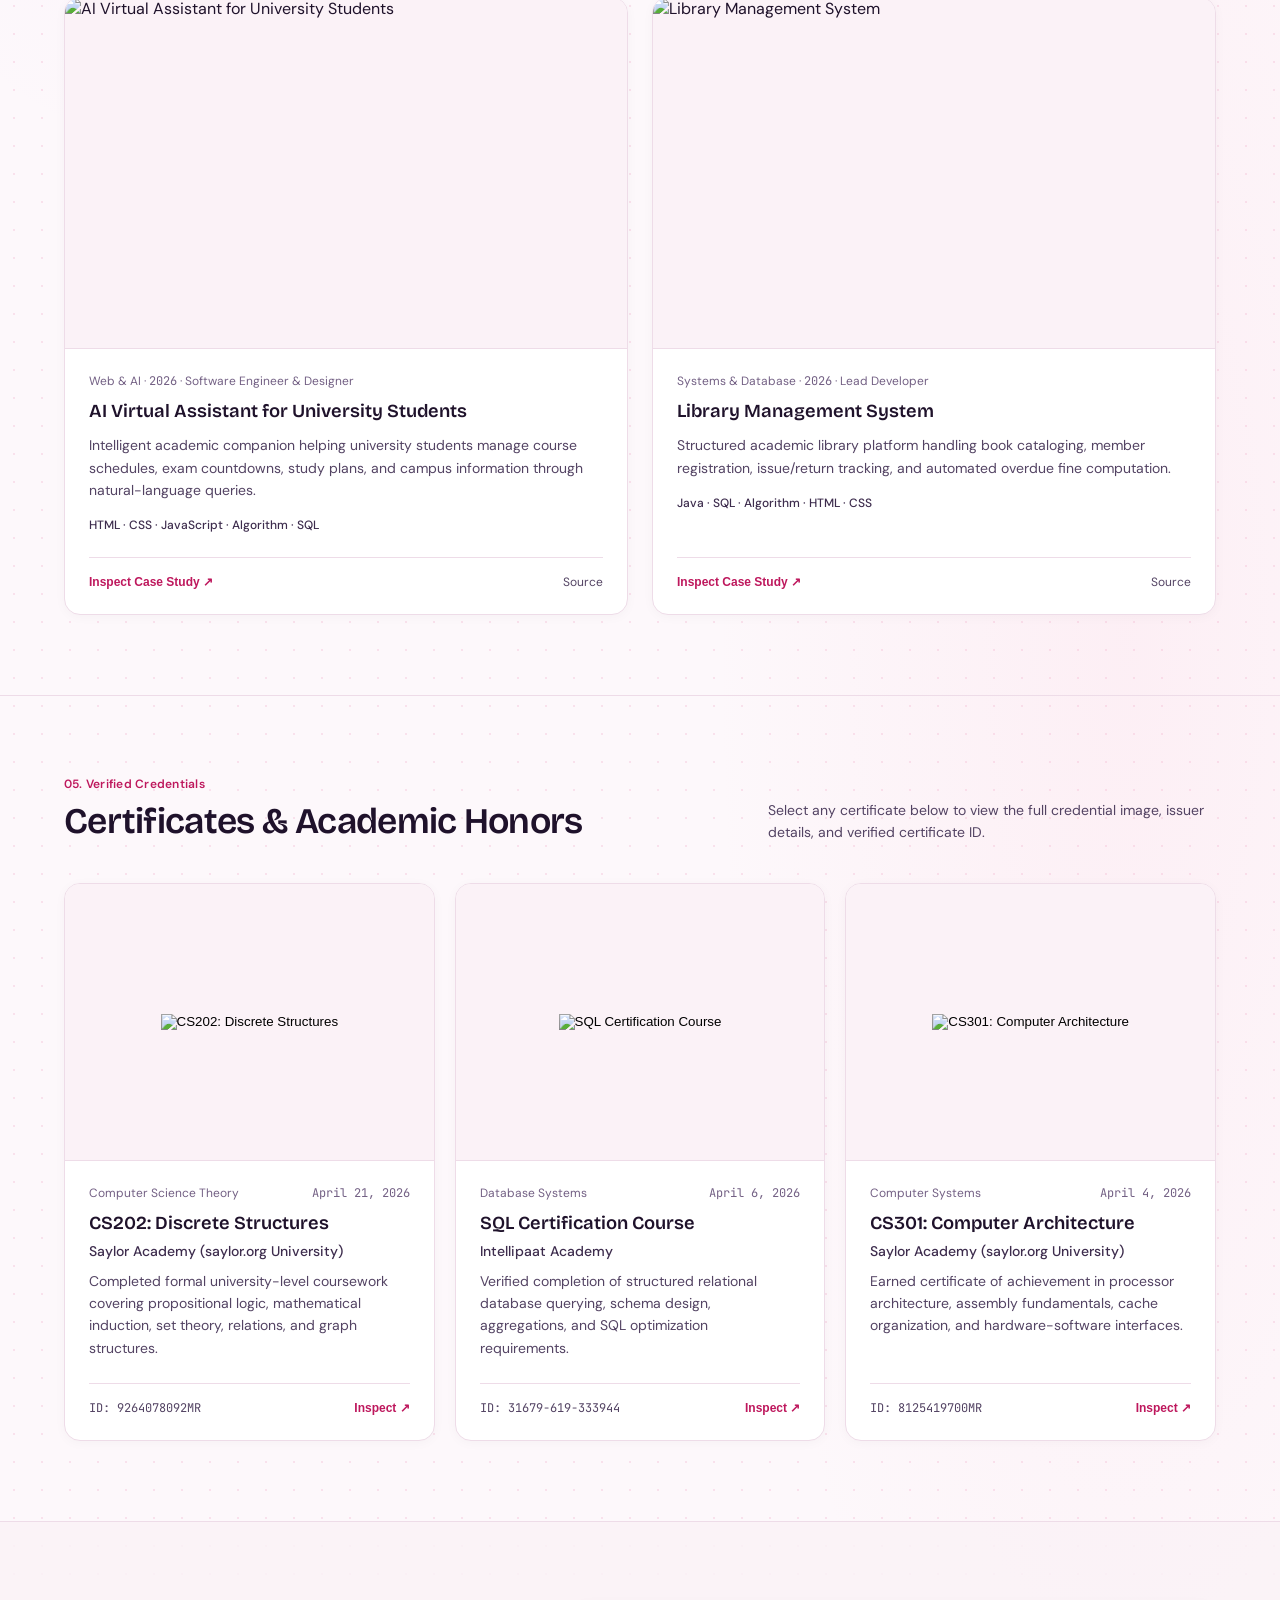
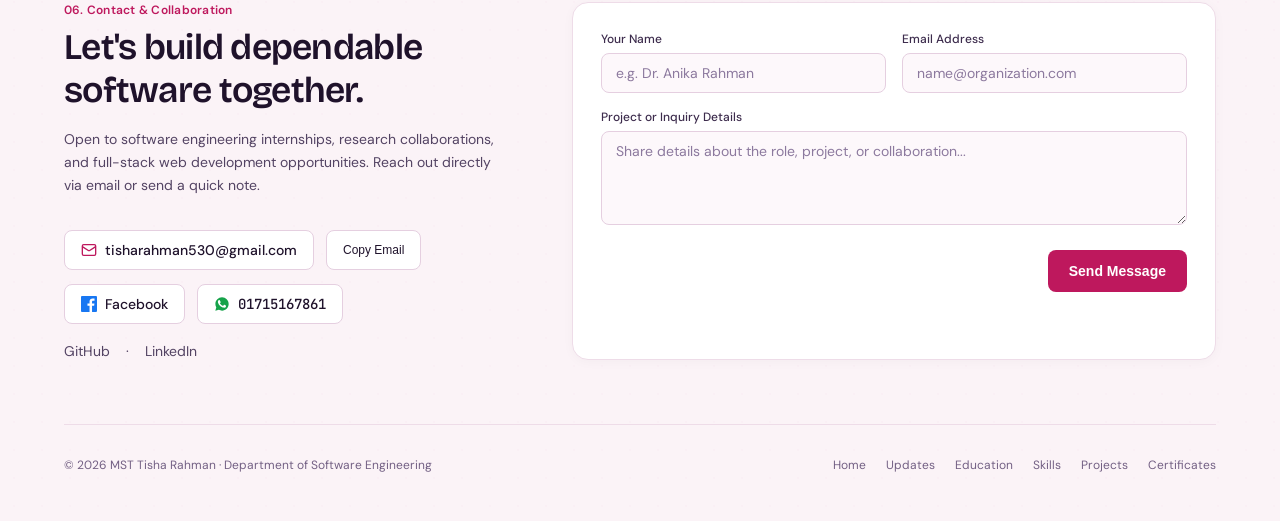
==== commit d0fb3206: "style: migrate to light mode color palette Update application colors, backgrounds, and borders to a " ====
--- a/tisha.html
+++ b/tisha.html
@@ -72,15 +72,15 @@
             fill="none"
             xmlns="http://www.w3.org/2000/svg"
           >
-            <path d="M120 80 H320 L380 140 H620 L680 200 V360" stroke="#F48FB1" stroke-width="1" />
-            <path d="M210 520 H410 L470 460 H710" stroke="#C4B5FD" stroke-width="1" />
-            <path d="M480 40 V190 L540 250 H760" stroke="#F48FB1" stroke-width="0.8" stroke-dasharray="4 6" />
-            <circle cx="320" cy="80" r="4" fill="#F48FB1" />
-            <circle cx="620" cy="140" r="4" fill="#C4B5FD" />
-            <circle cx="680" cy="360" r="4" fill="#F48FB1" />
-            <circle cx="470" cy="460" r="4" fill="#C4B5FD" />
-            <circle cx="540" cy="250" r="3.5" fill="#F48FB1" />
-            <rect x="555" y="85" width="170" height="170" rx="24" stroke="#F48FB1" stroke-opacity="0.45" stroke-width="1" />
+            <path d="M120 80 H320 L380 140 H620 L680 200 V360" stroke="#DB2777" stroke-width="1.2" />
+            <path d="M210 520 H410 L470 460 H710" stroke="#8B5CF6" stroke-width="1.2" />
+            <path d="M480 40 V190 L540 250 H760" stroke="#DB2777" stroke-width="0.9" stroke-dasharray="4 6" />
+            <circle cx="320" cy="80" r="4" fill="#DB2777" />
+            <circle cx="620" cy="140" r="4" fill="#8B5CF6" />
+            <circle cx="680" cy="360" r="4" fill="#DB2777" />
+            <circle cx="470" cy="460" r="4" fill="#8B5CF6" />
+            <circle cx="540" cy="250" r="3.5" fill="#DB2777" />
+            <rect x="555" y="85" width="170" height="170" rx="24" stroke="#DB2777" stroke-opacity="0.45" stroke-width="1" />
           </svg>
         </div>
 
@@ -108,7 +108,7 @@
                   </a>
 
                   <a href="#contact" class="btn btn-secondary">
-                    <svg width="16" height="16" viewBox="0 0 24 24" fill="none" stroke="#F48FB1" stroke-width="2" aria-hidden="true">
+                    <svg width="16" height="16" viewBox="0 0 24 24" fill="none" stroke="#BE185D" stroke-width="2" aria-hidden="true">
                       <rect width="20" height="16" x="2" y="4" rx="2" />
                       <path d="m22 7-8.97 5.7a1.94 1.94 0 0 1-2.06 0L2 7" />
                     </svg>
@@ -117,7 +117,7 @@
 
                   <a href="#certificates" class="btn btn-secondary">
                     View Certificates
-                    <svg width="16" height="16" viewBox="0 0 24 24" fill="none" stroke="#B6ADC7" stroke-width="2" aria-hidden="true">
+                    <svg width="16" height="16" viewBox="0 0 24 24" fill="none" stroke="#736084" stroke-width="2" aria-hidden="true">
                       <path d="M7 17 17 7M7 7h10v10" />
                     </svg>
                   </a>
@@ -364,7 +364,7 @@
             <div class="contact-actions">
               <div class="contact-row">
                 <a href="mailto:tisharahman530@gmail.com" class="contact-chip">
-                  <svg width="16" height="16" viewBox="0 0 24 24" fill="none" stroke="#F48FB1" stroke-width="2" aria-hidden="true">
+                  <svg width="16" height="16" viewBox="0 0 24 24" fill="none" stroke="#BE185D" stroke-width="2" aria-hidden="true">
                     <rect width="20" height="16" x="2" y="4" rx="2" />
                     <path d="m22 7-8.97 5.7a1.94 1.94 0 0 1-2.06 0L2 7" />
                   </svg>
@@ -395,7 +395,7 @@
                   rel="noreferrer"
                   class="contact-chip"
                 >
-                  <svg viewBox="0 0 24 24" fill="#25D366" width="16" height="16" aria-hidden="true">
+                  <svg viewBox="0 0 24 24" fill="#16A34A" width="16" height="16" aria-hidden="true">
                     <path d="M12.031 2c-5.516 0-9.969 4.453-9.969 9.969 0 1.766.469 3.484 1.344 5l-1.406 5.156 5.281-1.375c1.469.797 3.109 1.219 4.75 1.219 5.516 0 9.969-4.453 9.969-9.969S17.547 2 12.031 2zm5.813 14.125c-.25.703-1.438 1.344-2 1.422-.516.078-1.172.109-1.891-.125-.438-.141-1-.328-1.719-.641-3.031-1.313-5-4.375-5.156-4.578-.156-.203-1.234-1.641-1.234-3.125s.781-2.219 1.063-2.516c.281-.297.609-.375.813-.375.203 0 .406 0 .578.016.188.016.438-.078.688.516.25.609.859 2.094.938 2.25.078.156.125.344.031.547-.094.203-.141.328-.297.5-.156.172-.313.391-.453.516-.156.141-.313.297-.141.594.172.297.781 1.281 1.672 2.078 1.156 1.031 2.125 1.344 2.422 1.5.297.156.469.125.641-.078.172-.203.75-.875.953-1.172.203-.297.406-.25.672-.156.266.094 1.719.813 2.016.953.297.141.484.219.563.344.078.125.078.734-.172 1.438z" />
                   </svg>
                   <span class="mono-num">01715167861</span>
--- a/style.css
+++ b/style.css
@@ -1,16 +1,17 @@
 :root {
-  --bg-canvas: #0d0a14;
-  --bg-surface: #161224;
-  --bg-elevated: #100d1b;
-  --bg-hover: #1e1830;
-  --border-hairline: rgba(255, 255, 255, 0.08);
-  --border-strong: rgba(255, 255, 255, 0.14);
-  --text-primary: #f6f3fa;
-  --text-secondary: #b6adc7;
-  --text-muted: #9e95b3;
-  --text-dim: #8e85a3;
-  --accent: #f48fb1;
-  --accent-hover: #f8b4cb;
+  --bg-canvas: #fdf8fb;
+  --bg-surface: #ffffff;
+  --bg-elevated: #fbf2f7;
+  --bg-hover: #f7eaf2;
+  --border-hairline: #eedce8;
+  --border-strong: #e5cfe0;
+  --text-primary: #1f122b;
+  --text-secondary: #534363;
+  --text-muted: #736084;
+  --text-dim: #736084;
+  --text-ink-soft: #3d2c4d;
+  --accent: #be185d;
+  --accent-hover: #9d174d;
   --font-display: "Bricolage Grotesque", system-ui, sans-serif;
   --font-sans: "DM Sans", system-ui, sans-serif;
   --font-mono: "JetBrains Mono", ui-monospace, monospace;
@@ -39,16 +40,17 @@
 
 ::selection {
   background: var(--accent);
-  color: var(--bg-canvas);
+  color: #ffffff;
 }
 
 .it-women-backdrop {
   background-color: var(--bg-canvas);
   background-image:
-    radial-gradient(ellipse 68% 44% at 86% 6%, rgba(244, 143, 177, 0.14), transparent 62%),
-    radial-gradient(ellipse 56% 42% at 12% 38%, rgba(167, 139, 250, 0.1), transparent 64%),
-    radial-gradient(rgba(244, 143, 177, 0.085) 1px, transparent 1px);
-  background-size: 100% 100%, 100% 100%, 28px 28px;
+    radial-gradient(ellipse 68% 44% at 86% 6%, rgba(244, 114, 182, 0.16), transparent 64%),
+    radial-gradient(ellipse 58% 44% at 10% 34%, rgba(192, 132, 252, 0.13), transparent 66%),
+    radial-gradient(ellipse 50% 38% at 88% 72%, rgba(251, 182, 206, 0.14), transparent 64%),
+    radial-gradient(rgba(219, 39, 119, 0.11) 1px, transparent 1px);
+  background-size: 100% 100%, 100% 100%, 100% 100%, 28px 28px;
 }
 
 h1,
@@ -85,7 +87,7 @@
   top: 0;
   z-index: 40;
   border-bottom: 1px solid var(--border-hairline);
-  background: rgba(13, 10, 20, 0.85);
+  background: rgba(253, 248, 251, 0.88);
   backdrop-filter: blur(12px);
 }
 
@@ -105,6 +107,7 @@
   letter-spacing: -0.02em;
   white-space: nowrap;
   flex-shrink: 0;
+  color: var(--text-primary);
 }
 
 .desktop-nav {
@@ -160,8 +163,8 @@
   width: 40px;
   height: 40px;
   border-radius: 8px;
-  border: 1px solid rgba(255, 255, 255, 0.12);
-  background: transparent;
+  border: 1px solid var(--border-strong);
+  background: var(--bg-surface);
   color: var(--text-primary);
   cursor: pointer;
 }
@@ -184,7 +187,7 @@
   min-height: 44px;
   font-size: 0.9rem;
   font-weight: 500;
-  color: #e3dcf0;
+  color: var(--text-ink-soft);
 }
 
 .mobile-cta {
@@ -232,7 +235,7 @@
 
 .btn-primary {
   background: var(--accent);
-  color: var(--bg-canvas);
+  color: #ffffff;
 }
 
 .btn-primary:hover {
@@ -251,8 +254,8 @@
 }
 
 .btn-secondary:hover {
-  border-color: rgba(244, 143, 177, 0.55);
-  background: var(--bg-hover);
+  border-color: rgba(190, 24, 93, 0.55);
+  background: var(--bg-elevated);
 }
 
 /* Hero Section */
@@ -273,15 +276,15 @@
   position: absolute;
   right: -96px;
   top: -96px;
-  width: 440px;
-  height: 440px;
+  width: 460px;
+  height: 460px;
   border-radius: 9999px;
   filter: blur(64px);
   background: radial-gradient(
     circle,
-    rgba(244, 143, 177, 0.16) 0%,
-    rgba(167, 139, 250, 0.08) 45%,
-    transparent 72%
+    rgba(244, 114, 182, 0.22) 0%,
+    rgba(192, 132, 252, 0.14) 48%,
+    transparent 74%
   );
 }
 
@@ -334,6 +337,7 @@
   line-height: 1.06;
   letter-spacing: -0.025em;
   text-wrap: balance;
+  color: var(--text-primary);
 }
 
 .hero-bio {
@@ -346,7 +350,7 @@
 
 .hero-bio strong {
   color: var(--text-primary);
-  font-weight: 500;
+  font-weight: 600;
 }
 
 .hero-cta-row {
@@ -368,7 +372,8 @@
 }
 
 .hero-email-link {
-  color: #e3dcf0;
+  font-weight: 500;
+  color: var(--text-ink-soft);
   transition: color 150ms ease;
 }
 
@@ -382,8 +387,9 @@
   min-height: 340px;
   overflow: hidden;
   border-radius: 16px;
-  border: 1px solid rgba(255, 255, 255, 0.1);
+  border: 1px solid var(--border-hairline);
   background: var(--bg-surface);
+  box-shadow: 0 8px 30px rgba(190, 24, 93, 0.08);
 }
 
 .portrait-img {
@@ -397,7 +403,7 @@
 .portrait-scrim {
   position: absolute;
   inset: 0;
-  background: linear-gradient(to top, rgba(13, 10, 20, 0.95), rgba(13, 10, 20, 0.35), transparent);
+  background: linear-gradient(to top, rgba(31, 18, 43, 0.9), rgba(31, 18, 43, 0.3), transparent);
   pointer-events: none;
 }
 
@@ -413,12 +419,13 @@
   font-family: var(--font-display);
   font-size: 1rem;
   font-weight: 600;
+  color: #ffffff;
 }
 
 .portrait-sub {
   margin-top: 2px;
   font-size: 0.75rem;
-  color: #d8d1e6;
+  color: #fce7f3;
 }
 
 .metrics-grid {
@@ -437,27 +444,28 @@
 .metric-card {
   border-radius: 12px;
   border: 1px solid var(--border-hairline);
-  background: rgba(22, 18, 36, 0.9);
+  background: rgba(255, 255, 255, 0.95);
   padding: 20px;
   transition: border-color 150ms ease;
 }
 
 .metric-card:hover {
-  border-color: rgba(244, 143, 177, 0.35);
+  border-color: #f472b6;
 }
 
 .metric-value {
   font-family: var(--font-mono);
   font-size: 1.5rem;
-  font-weight: 500;
+  font-weight: 600;
   font-variant-numeric: tabular-nums;
+  color: var(--text-primary);
 }
 
 .metric-label {
   margin-top: 6px;
   font-size: 0.875rem;
   font-weight: 500;
-  color: #e3dcf0;
+  color: var(--text-ink-soft);
 }
 
 .metric-detail {
@@ -533,6 +541,7 @@
   font-weight: 600;
   letter-spacing: -0.02em;
   text-wrap: balance;
+  color: var(--text-primary);
 }
 
 .section-desc {
@@ -549,7 +558,7 @@
   gap: 6px;
   border-radius: 12px;
   border: 1px solid var(--border-hairline);
-  background: var(--bg-surface);
+  background: var(--bg-elevated);
   padding: 4px;
 }
 
@@ -572,7 +581,7 @@
 
 .filter-tab.active {
   background: var(--accent);
-  color: var(--bg-canvas);
+  color: #ffffff;
   font-weight: 600;
 }
 
@@ -609,11 +618,12 @@
   border: 1px solid var(--border-hairline);
   background: var(--bg-surface);
   padding: 24px;
+  box-shadow: 0 2px 10px rgba(31, 18, 43, 0.03);
   transition: border-color 150ms ease;
 }
 
 .card:hover {
-  border-color: rgba(255, 255, 255, 0.22);
+  border-color: #f472b6;
 }
 
 .card-top-meta {
@@ -630,13 +640,14 @@
   font-size: 1.15rem;
   font-weight: 600;
   line-height: 1.35;
+  color: var(--text-primary);
 }
 
 .card-subtitle {
   margin-top: 6px;
   font-size: 0.875rem;
   font-weight: 500;
-  color: #e3dcf0;
+  color: var(--text-ink-soft);
 }
 
 .card-text {
@@ -661,6 +672,7 @@
   border-radius: 16px;
   border: 1px solid var(--border-hairline);
   background: var(--bg-surface);
+  box-shadow: 0 2px 10px rgba(31, 18, 43, 0.03);
   overflow: hidden;
 }
 
@@ -679,7 +691,7 @@
 }
 
 .update-row:hover {
-  background: rgba(255, 255, 255, 0.025);
+  background: var(--bg-canvas);
 }
 
 @media (min-width: 640px) {
@@ -699,13 +711,14 @@
 .update-order {
   font-family: var(--font-mono);
   font-size: 0.75rem;
-  font-weight: 500;
+  font-weight: 600;
   color: var(--accent);
 }
 
 .update-title {
   font-size: 1.05rem;
   font-weight: 600;
+  color: var(--text-primary);
 }
 
 .update-type {
@@ -719,7 +732,7 @@
   height: 6px;
   width: 100%;
   border-radius: 9999px;
-  background: rgba(255, 255, 255, 0.08);
+  background: #f3e2ed;
   overflow: hidden;
 }
 
@@ -741,11 +754,12 @@
   border-radius: 16px;
   border: 1px solid var(--border-hairline);
   background: var(--bg-surface);
+  box-shadow: 0 2px 12px rgba(31, 18, 43, 0.03);
   transition: border-color 150ms ease;
 }
 
 .media-card:hover {
-  border-color: rgba(255, 255, 255, 0.25);
+  border-color: #f472b6;
 }
 
 .media-thumb-wrap {
@@ -762,7 +776,7 @@
   overflow: hidden;
   border: none;
   border-bottom: 1px solid var(--border-hairline);
-  background: #f8fafc;
+  background: var(--bg-elevated);
   padding: 8px;
   cursor: pointer;
 }
@@ -798,7 +812,7 @@
   margin-top: 16px;
   font-size: 0.75rem;
   font-weight: 500;
-  color: #e3dcf0;
+  color: var(--text-ink-soft);
 }
 
 .card-actions-bar {
@@ -839,7 +853,7 @@
 
 /* Contact & Footer */
 .site-footer {
-  background: rgba(13, 10, 20, 0.9);
+  background: rgba(251, 242, 247, 0.85);
   padding: 80px 0 48px;
 }
 
@@ -881,7 +895,7 @@
   align-items: center;
   gap: 8px;
   border-radius: 8px;
-  border: 1px solid rgba(255, 255, 255, 0.12);
+  border: 1px solid var(--border-strong);
   background: var(--bg-surface);
   padding: 10px 16px;
   font-size: 0.875rem;
@@ -892,8 +906,8 @@
 }
 
 .contact-chip:hover {
-  border-color: rgba(244, 143, 177, 0.55);
-  background: var(--bg-hover);
+  border-color: rgba(190, 24, 93, 0.5);
+  background: var(--bg-canvas);
 }
 
 .contact-chip-sm {
@@ -918,6 +932,7 @@
   border: 1px solid var(--border-hairline);
   background: var(--bg-surface);
   padding: 28px;
+  box-shadow: 0 2px 12px rgba(31, 18, 43, 0.03);
 }
 
 .contact-form {
@@ -942,7 +957,7 @@
   display: block;
   font-size: 0.75rem;
   font-weight: 500;
-  color: #e3dcf0;
+  color: var(--text-ink-soft);
 }
 
 .form-field input,
@@ -950,13 +965,18 @@
   margin-top: 6px;
   width: 100%;
   border-radius: 8px;
-  border: 1px solid rgba(255, 255, 255, 0.12);
-  background: var(--bg-elevated);
+  border: 1px solid var(--border-strong);
+  background: var(--bg-canvas);
   padding: 10px 14px;
   font-family: var(--font-sans);
   font-size: 0.875rem;
   color: var(--text-primary);
   outline: none;
+}
+
+.form-field input::placeholder,
+.form-field textarea::placeholder {
+  color: #8c799e;
 }
 
 .form-field input:focus,
@@ -980,7 +1000,7 @@
   width: 48px;
   height: 48px;
   border-radius: 9999px;
-  background: rgba(244, 143, 177, 0.15);
+  background: #fce7f3;
   color: var(--accent);
   display: flex;
   align-items: center;
@@ -1026,7 +1046,7 @@
 }
 
 .footer-nav a:hover {
-  color: #e3dcf0;
+  color: var(--text-primary);
 }
 
 /* Modal */
@@ -1038,7 +1058,7 @@
   align-items: center;
   justify-content: center;
   padding: 16px;
-  background: rgba(0, 0, 0, 0.8);
+  background: rgba(31, 18, 43, 0.45);
   backdrop-filter: blur(6px);
 }
 
@@ -1053,9 +1073,10 @@
   max-height: 90vh;
   overflow-y: auto;
   border-radius: 16px;
-  border: 1px solid rgba(255, 255, 255, 0.14);
+  border: 1px solid var(--border-strong);
   background: var(--bg-surface);
   padding: 28px;
+  box-shadow: 0 20px 50px rgba(31, 18, 43, 0.16);
 }
 
 .modal-close-btn {
@@ -1065,13 +1086,14 @@
   width: 36px;
   height: 36px;
   border-radius: 8px;
-  border: 1px solid rgba(255, 255, 255, 0.12);
+  border: 1px solid var(--border-strong);
   background: var(--bg-surface);
   color: var(--text-secondary);
   cursor: pointer;
 }
 
 .modal-close-btn:hover {
+  background: var(--bg-elevated);
   color: var(--text-primary);
 }
 
@@ -1084,7 +1106,7 @@
 }
 
 .modal-img-wrap.cert-bg {
-  background: #f8fafc;
+  background: var(--bg-elevated);
   padding: 8px;
 }
 
